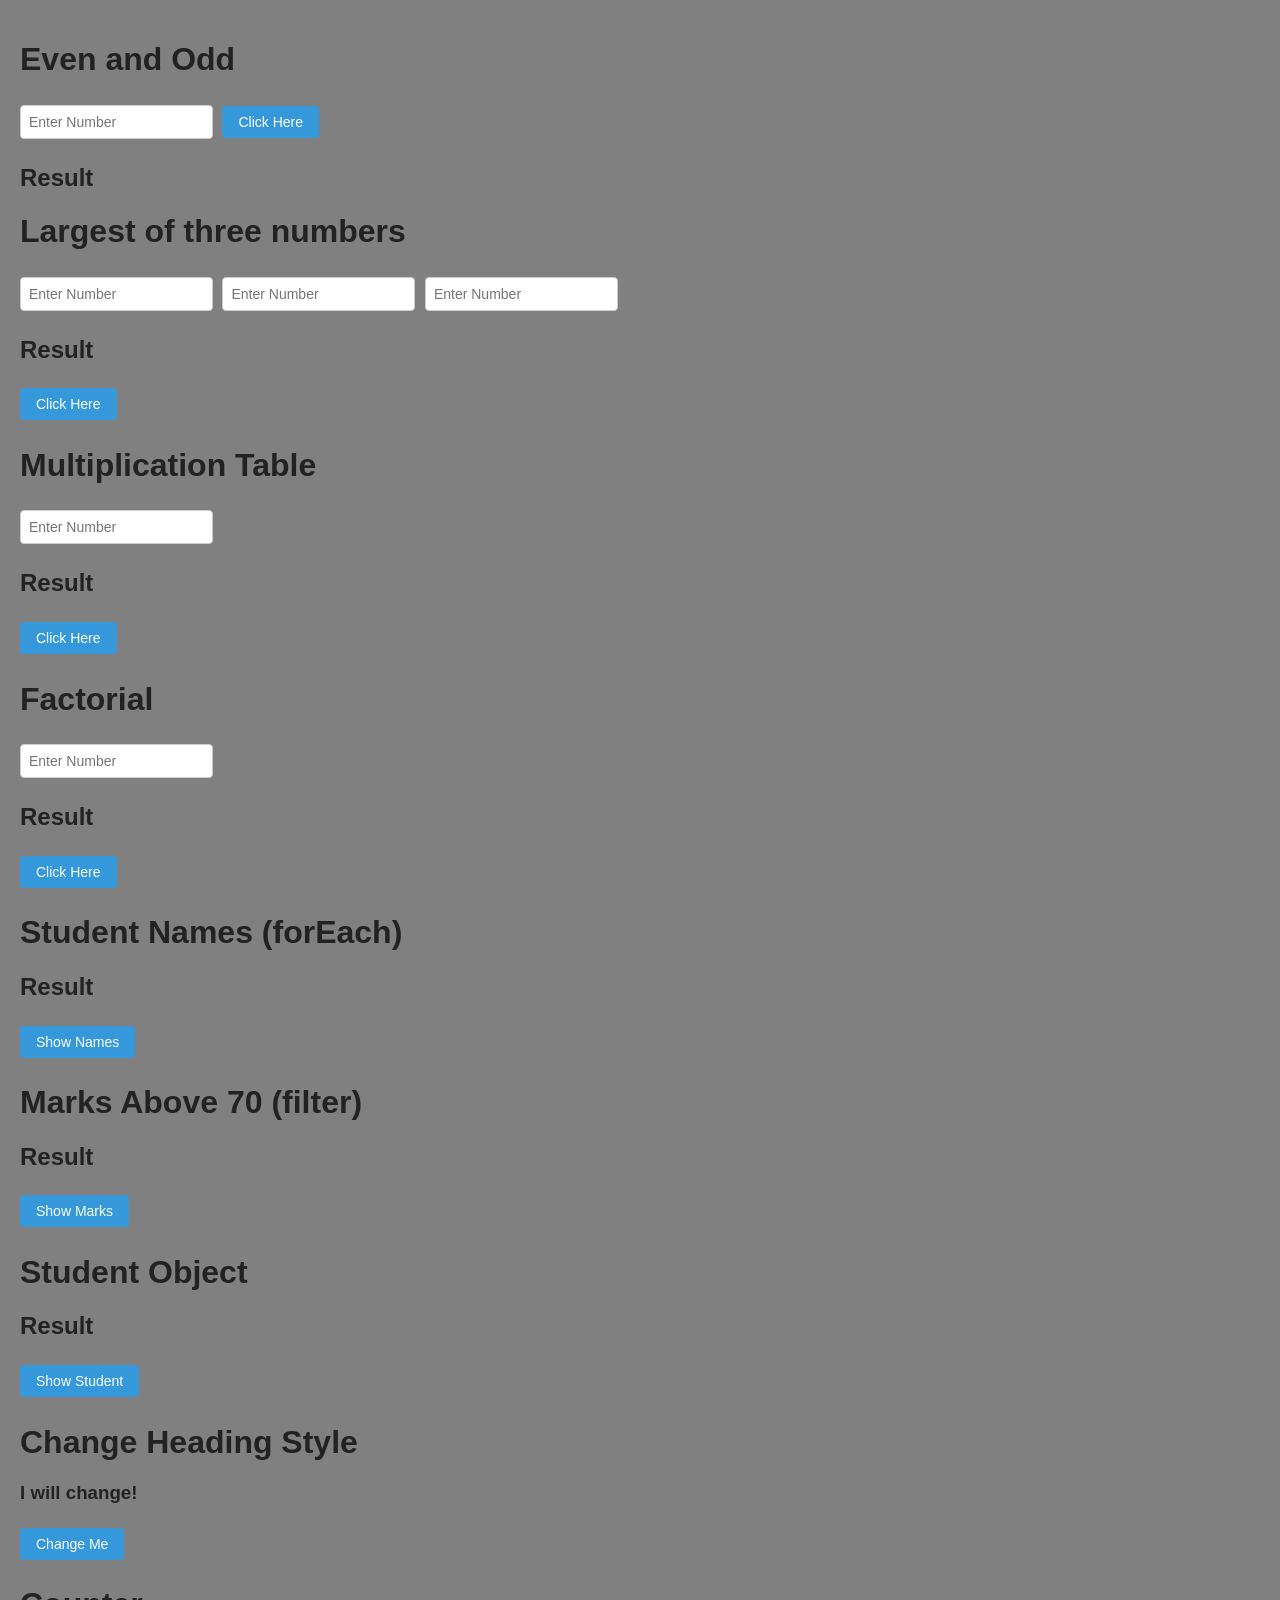
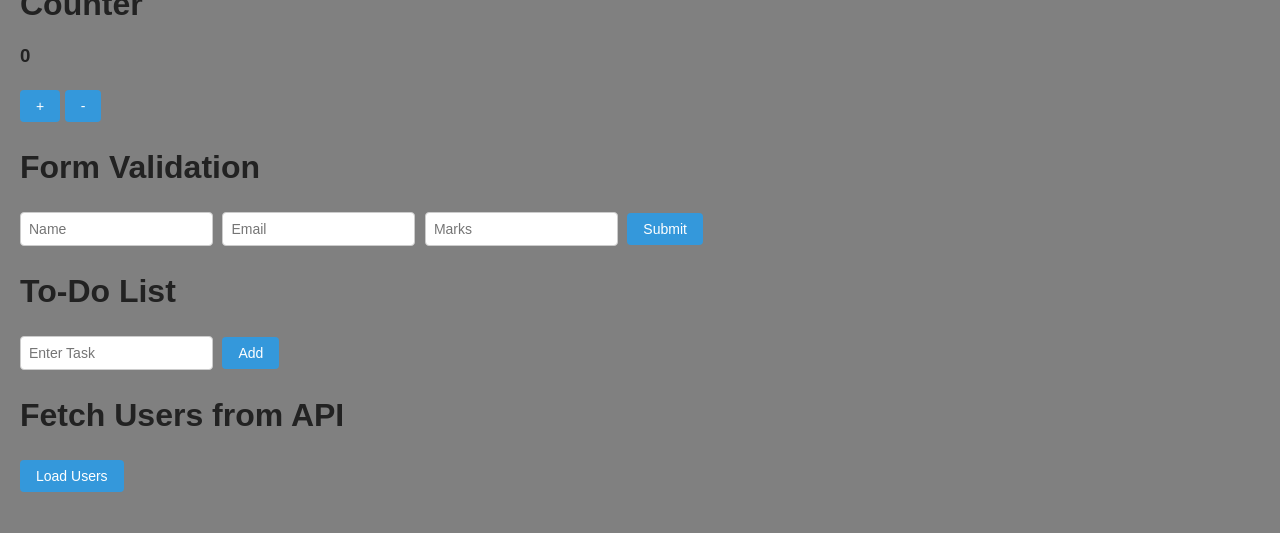
==== Homework/1/index.html @ 7809524d "Starting My HomeWork No. 01, and also creating empty folder for 1st assignment" ====
<!DOCTYPE html>
<html lang="en">
<head>
    <meta charset="UTF-8">
    <meta name="viewport" content="width=device-width, initial-scale=1.0">
    <title>Web Homework</title>
    <link rel="stylesheet" href="style.css">
</head>
<body>

    <div>
        <h1>Even and Odd</h1>
        <input id="num" type="number" placeholder="Enter Number">
        <button id="butt">Click Here</button>
        <h2>Result</h2>
        <h3 id="result"></h3>
    </div>

    <div>
        <h1>Largest of three numbers</h1>
        <input id="num1" type="number" placeholder="Enter Number">
        <input id="num2" type="number" placeholder="Enter Number">
        <input id="num3" type="number" placeholder="Enter Number">
        <h2>Result</h2>
        <button id="butt1">Click Here</button>
        <h3 id="result1"></h3>
    </div>

    <div>
        <h1>Multiplication Table</h1>
        <input id="num4" type="number" placeholder="Enter Number">
        <h2>Result</h2>
        <button id="butt2">Click Here</button>
        <h3 id="result2"></h3>
    </div>

    <div>
        <h1>Factorial</h1>
        <input id="num5" type="number" placeholder="Enter Number">
        <h2>Result</h2>
        <button id="butt3">Click Here</button>
        <h3 id="result3"></h3>
    </div>

    <div>
        <h1>Student Names (forEach)</h1>
        <h2>Result</h2>
        <button id="butt4">Show Names</button>
        <h3 id="result4"></h3>
    </div>

    <div>
        <h1>Marks Above 70 (filter)</h1>
        <h2>Result</h2>
        <button id="butt5">Show Marks</button>
        <h3 id="result5"></h3>
    </div>

    <div>
        <h1>Student Object</h1>
        <h2>Result</h2>
        <button id="butt6">Show Student</button>
        <h3 id="result6"></h3>
    </div>

    <div>
        <h1>Change Heading Style</h1>
        <h3 id="heading1">I will change!</h3>
        <button id="butt7">Change Me</button>
    </div>

    <div>
        <h1>Counter</h1>
        <h3 id="counter">0</h3>
        <button id="butt8">+</button>
        <button id="butt9">-</button>
    </div>

    <div>
        <h1>Form Validation</h1>
        <form id="form1">
            <input id="formName" type="text" placeholder="Name">
            <input id="formEmail" type="email" placeholder="Email">
            <input id="formMarks" type="number" placeholder="Marks">
            <button type="submit">Submit</button>
        </form>
        <h3 id="result7"></h3>
    </div>

    <div>
        <h1>To-Do List</h1>
        <input id="num6" type="text" placeholder="Enter Task">
        <button id="butt10">Add</button>
        <ul id="list1"></ul>
    </div>

    <div>
        <h1>Fetch Users from API</h1>
        <button id="butt11">Load Users</button>
        <ul id="list2"></ul>
    </div>

    <script src="script.js"></script>
</body>
</html>
---- Homework/1/style.css ----
* {
    box-sizing: border-box;
}

body {
    font-family: Arial, sans-serif;
    background-color: gray;
    color: #222;
    margin: 0;
    padding: 20px;
}

header {
    text-align: center;
    margin-bottom: 30px;
}

header h1 {
    color: #2c3e50;
}

.task {
    background-color: #ffffff;
    border: 1px solid #ddd;
    border-radius: 8px;
    padding: 20px;
    max-width: 500px;
    margin: 0 auto 20px auto;
    box-shadow: 0 2px 4px rgba(0, 0, 0, 0.05);
}

.task h2 {
    margin-top: 0;
    color: #34495e;
    font-size: 18px;
}

input {
    padding: 8px;
    margin: 5px 5px 5px 0;
    border: 1px solid #ccc;
    border-radius: 4px;
    font-size: 14px;
}

button {
    padding: 8px 16px;
    background-color: #3498db;
    color: white;
    border: none;
    border-radius: 4px;
    cursor: pointer;
    font-size: 14px;
    margin: 5px 0;
}

button:hover {
    background-color: #2980b9;
}

.result {
    margin-top: 10px;
    font-weight: bold;
    color: #27ae60;
}

ul {
    padding-left: 20px;
}

#counterDisplay {
    font-size: 28px;
}
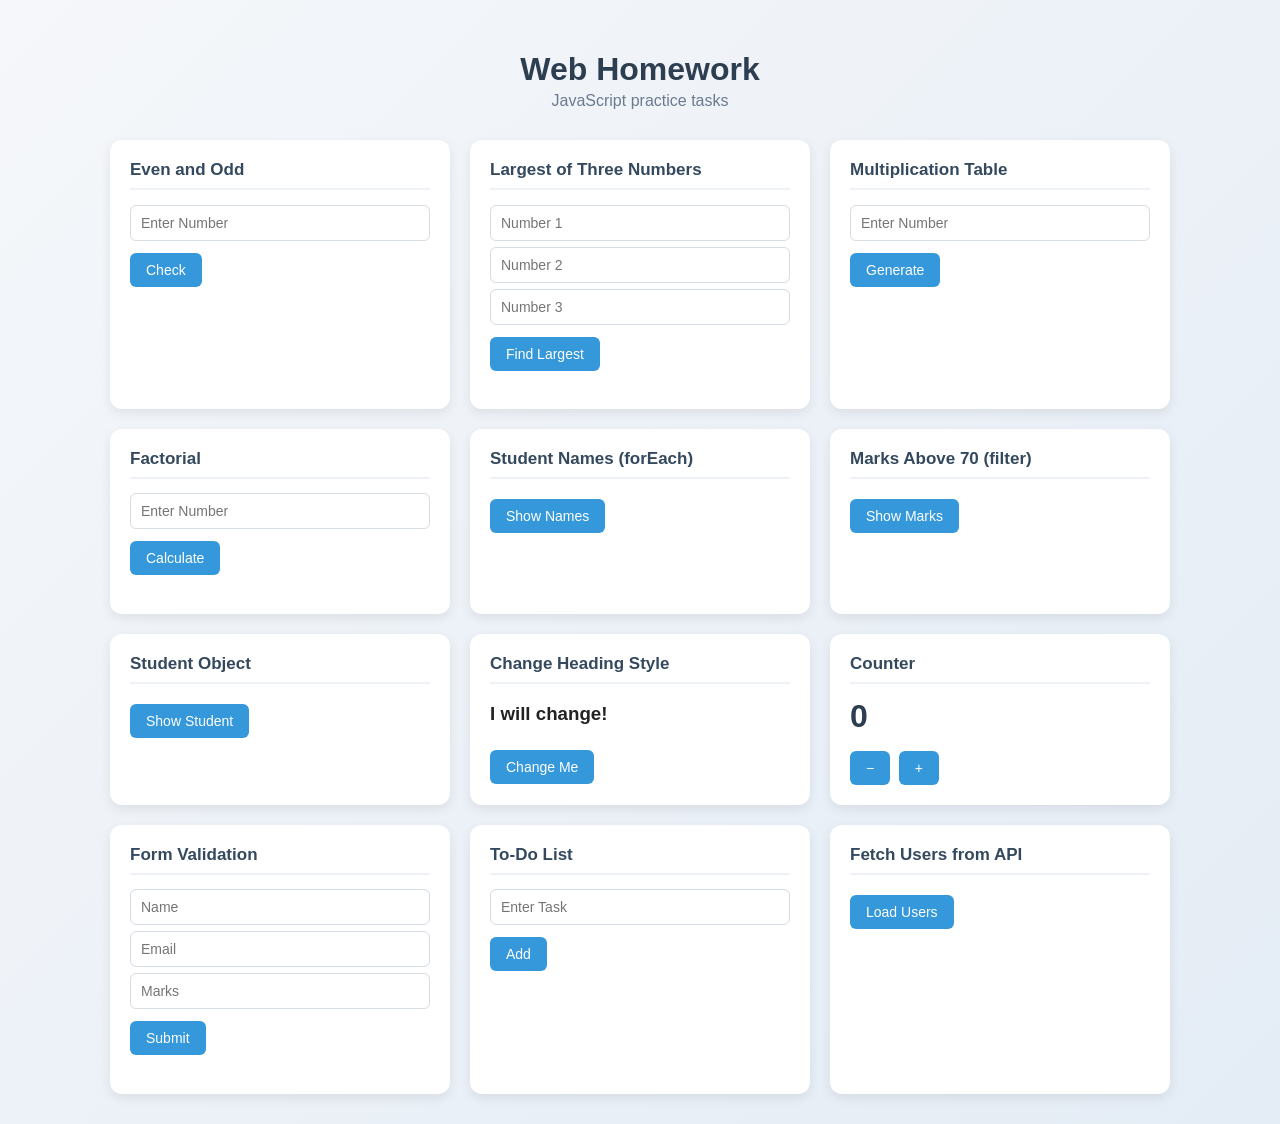
==== commit e156e269: "Updating Styles and Structures of the page." ====
--- a/Homework/1/index.html
+++ b/Homework/1/index.html
@@ -1,4 +1,3 @@
-
 <!DOCTYPE html>
 <html lang="en">
 <head>
@@ -9,94 +8,92 @@
 </head>
 <body>
 
-    <div>
-        <h1>Even and Odd</h1>
+    <header>
+        <h1>Web Homework</h1>
+        <p>JavaScript practice tasks</p>
+    </header>
+
+    <div class="task">
+        <h2>Even and Odd</h2>
         <input id="num" type="number" placeholder="Enter Number">
-        <button id="butt">Click Here</button>
-        <h2>Result</h2>
-        <h3 id="result"></h3>
+        <button id="butt">Check</button>
+        <h3 class="result" id="result"></h3>
     </div>
 
-    <div>
-        <h1>Largest of three numbers</h1>
-        <input id="num1" type="number" placeholder="Enter Number">
-        <input id="num2" type="number" placeholder="Enter Number">
-        <input id="num3" type="number" placeholder="Enter Number">
-        <h2>Result</h2>
-        <button id="butt1">Click Here</button>
-        <h3 id="result1"></h3>
+    <div class="task">
+        <h2>Largest of Three Numbers</h2>
+        <input id="num1" type="number" placeholder="Number 1">
+        <input id="num2" type="number" placeholder="Number 2">
+        <input id="num3" type="number" placeholder="Number 3">
+        <button id="butt1">Find Largest</button>
+        <h3 class="result" id="result1"></h3>
     </div>
 
-    <div>
-        <h1>Multiplication Table</h1>
+    <div class="task">
+        <h2>Multiplication Table</h2>
         <input id="num4" type="number" placeholder="Enter Number">
-        <h2>Result</h2>
-        <button id="butt2">Click Here</button>
-        <h3 id="result2"></h3>
+        <button id="butt2">Generate</button>
+        <h3 class="result" id="result2"></h3>
     </div>
 
-    <div>
-        <h1>Factorial</h1>
+    <div class="task">
+        <h2>Factorial</h2>
         <input id="num5" type="number" placeholder="Enter Number">
-        <h2>Result</h2>
-        <button id="butt3">Click Here</button>
-        <h3 id="result3"></h3>
+        <button id="butt3">Calculate</button>
+        <h3 class="result" id="result3"></h3>
     </div>
 
-    <div>
-        <h1>Student Names (forEach)</h1>
-        <h2>Result</h2>
+    <div class="task">
+        <h2>Student Names (forEach)</h2>
         <button id="butt4">Show Names</button>
-        <h3 id="result4"></h3>
+        <h3 class="result" id="result4"></h3>
     </div>
 
-    <div>
-        <h1>Marks Above 70 (filter)</h1>
-        <h2>Result</h2>
+    <div class="task">
+        <h2>Marks Above 70 (filter)</h2>
         <button id="butt5">Show Marks</button>
-        <h3 id="result5"></h3>
+        <h3 class="result" id="result5"></h3>
     </div>
 
-    <div>
-        <h1>Student Object</h1>
-        <h2>Result</h2>
+    <div class="task">
+        <h2>Student Object</h2>
         <button id="butt6">Show Student</button>
-        <h3 id="result6"></h3>
+        <h3 class="result" id="result6"></h3>
     </div>
 
-    <div>
-        <h1>Change Heading Style</h1>
+    <div class="task">
+        <h2>Change Heading Style</h2>
         <h3 id="heading1">I will change!</h3>
         <button id="butt7">Change Me</button>
     </div>
 
-    <div>
-        <h1>Counter</h1>
-        <h3 id="counter">0</h3>
+    <div class="task">
+        <h2>Counter</h2>
+        <h3 id="counterDisplay">0</h3>
+        <button id="butt9">−</button>
         <button id="butt8">+</button>
-        <button id="butt9">-</button>
     </div>
 
-    <div>
-        <h1>Form Validation</h1>
+    <div class="task">
+        <h2>Form Validation</h2>
         <form id="form1">
             <input id="formName" type="text" placeholder="Name">
             <input id="formEmail" type="email" placeholder="Email">
             <input id="formMarks" type="number" placeholder="Marks">
             <button type="submit">Submit</button>
         </form>
-        <h3 id="result7"></h3>
+        <h3 class="result" id="result7"></h3>
     </div>
 
-    <div>
-        <h1>To-Do List</h1>
+    <div class="task">
+        <h2>To-Do List</h2>
         <input id="num6" type="text" placeholder="Enter Task">
         <button id="butt10">Add</button>
         <ul id="list1"></ul>
     </div>
 
-    <div>
-        <h1>Fetch Users from API</h1>
+    <div class="task">
+        <h2>Fetch Users from API</h2>
         <button id="butt11">Load Users</button>
         <ul id="list2"></ul>
     </div>
--- a/Homework/1/style.css
+++ b/Homework/1/style.css
@@ -3,55 +3,80 @@
 }
 
 body {
-    font-family: Arial, sans-serif;
-    background-color: gray;
+    font-family: 'Segoe UI', Arial, sans-serif;
+    background: linear-gradient(135deg, #f5f7fa, #e4ecf5);
     color: #222;
     margin: 0;
-    padding: 20px;
+    padding: 30px 20px;
+    display: grid;
+    grid-template-columns: repeat(auto-fit, minmax(280px, 1fr));
+    gap: 20px;
+    max-width: 1100px;
+    margin-inline: auto;
 }
 
 header {
+    grid-column: 1 / -1;
     text-align: center;
-    margin-bottom: 30px;
+    margin-bottom: 10px;
 }
 
 header h1 {
     color: #2c3e50;
+    margin-bottom: 4px;
+}
+
+header p {
+    color: #6b7a8f;
+    margin: 0;
 }
 
 .task {
     background-color: #ffffff;
-    border: 1px solid #ddd;
-    border-radius: 8px;
+    border-radius: 12px;
     padding: 20px;
-    max-width: 500px;
-    margin: 0 auto 20px auto;
-    box-shadow: 0 2px 4px rgba(0, 0, 0, 0.05);
+    box-shadow: 0 4px 12px rgba(0, 0, 0, 0.08);
+    transition: transform 0.15s ease, box-shadow 0.15s ease;
+}
+
+.task:hover {
+    transform: translateY(-3px);
+    box-shadow: 0 8px 20px rgba(0, 0, 0, 0.12);
 }
 
 .task h2 {
     margin-top: 0;
     color: #34495e;
-    font-size: 18px;
+    font-size: 17px;
+    border-bottom: 2px solid #eef1f5;
+    padding-bottom: 8px;
 }
 
 input {
-    padding: 8px;
-    margin: 5px 5px 5px 0;
-    border: 1px solid #ccc;
-    border-radius: 4px;
+    display: block;
+    width: 100%;
+    padding: 9px 10px;
+    margin: 6px 0;
+    border: 1px solid #d5dce3;
+    border-radius: 6px;
     font-size: 14px;
 }
 
+input:focus {
+    outline: none;
+    border-color: #3498db;
+}
+
 button {
-    padding: 8px 16px;
+    padding: 9px 16px;
     background-color: #3498db;
     color: white;
     border: none;
-    border-radius: 4px;
+    border-radius: 6px;
     cursor: pointer;
     font-size: 14px;
-    margin: 5px 0;
+    margin: 6px 4px 0 0;
+    transition: background-color 0.15s ease;
 }
 
 button:hover {
@@ -59,15 +84,22 @@
 }
 
 .result {
-    margin-top: 10px;
-    font-weight: bold;
+    margin-top: 12px;
+    font-weight: 600;
     color: #27ae60;
 }
 
 ul {
     padding-left: 20px;
+    margin-top: 10px;
+}
+
+li {
+    margin-bottom: 4px;
 }
 
 #counterDisplay {
-    font-size: 28px;
+    font-size: 32px;
+    margin: 10px 0;
+    color: #2c3e50;
 }
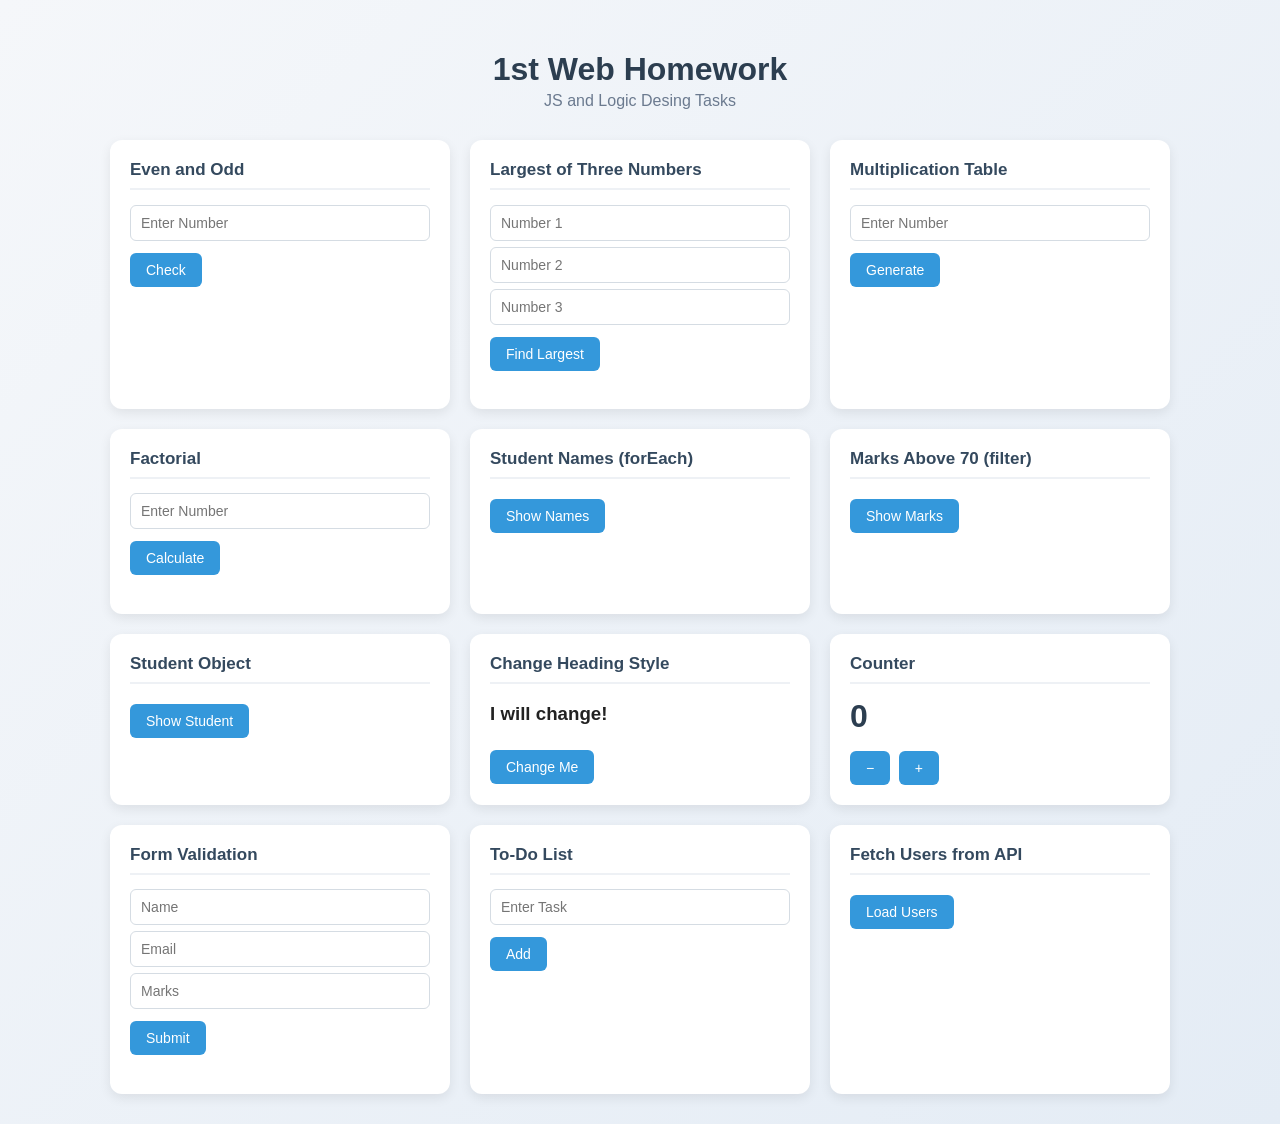
==== commit 81887926: "Updated titles and headings." ====
--- a/Homework/1/index.html
+++ b/Homework/1/index.html
@@ -3,14 +3,14 @@
 <head>
     <meta charset="UTF-8">
     <meta name="viewport" content="width=device-width, initial-scale=1.0">
-    <title>Web Homework</title>
+    <title>Web Homework No. 1</title>
     <link rel="stylesheet" href="style.css">
 </head>
 <body>
 
     <header>
-        <h1>Web Homework</h1>
-        <p>JavaScript practice tasks</p>
+        <h1>1st Web Homework</h1>
+        <p>JS and Logic Desing Tasks</p>
     </header>
 
     <div class="task">
